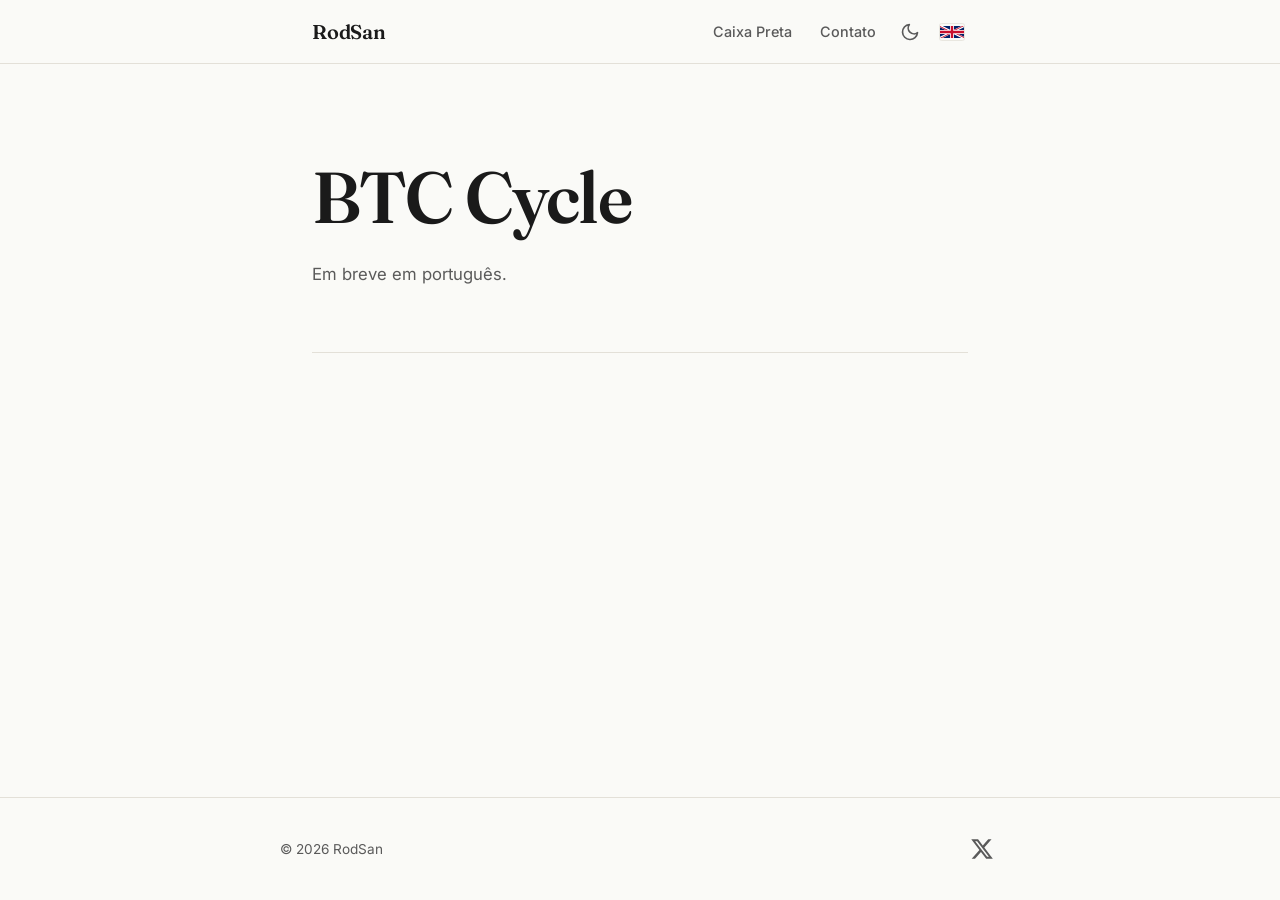
==== pt/index.html @ 56878a20 "feat: add PT placeholder page — resolves 404 on language switcher" ====
<!DOCTYPE html>
<html lang="pt-BR">
<head>
  <meta charset="UTF-8">
  <meta name="viewport" content="width=device-width, initial-scale=1.0">
  <title>BTC Cycle | Blackbox</title>
  <meta name="description" content="Sinais on-chain para holders de longo prazo — versão em português em breve.">

  <link rel="alternate" hreflang="pt-BR" href="https://0xrodsan.github.io/btc-cycle/pt/">
  <link rel="alternate" hreflang="en" href="https://0xrodsan.github.io/btc-cycle/">
  <link rel="alternate" hreflang="x-default" href="https://0xrodsan.github.io/btc-cycle/">
  <link rel="canonical" href="https://0xrodsan.github.io/btc-cycle/pt/">

  <link rel="preconnect" href="https://fonts.googleapis.com">
  <link rel="preconnect" href="https://fonts.gstatic.com" crossorigin>
  <link href="https://fonts.googleapis.com/css2?family=Fraunces:ital,wght@0,400;0,600;0,700;1,400&family=Inter:wght@400;500;600&display=swap" rel="stylesheet">

  <link rel="stylesheet" href="../style.css">

  <!-- Prevent flash of wrong theme -->
  <script>
    (function () {
      var stored = localStorage.getItem("theme");
      var prefersDark = window.matchMedia("(prefers-color-scheme: dark)").matches;
      document.documentElement.setAttribute("data-theme", stored || (prefersDark ? "dark" : "light"));
    })();
  </script>

  <script src="../config.js"></script>
</head>
<body>

  <!-- ============================================================
       Header
       ============================================================ -->
  <header class="site-header">
    <div class="header-inner">
      <a href="https://0xrodsan.github.io/" class="site-logo">RodSan</a>

      <nav class="site-nav" aria-label="Navegação principal">
        <ul class="nav-list">
          <li class="nav-item"><a href="https://0xrodsan.github.io/blackbox/" class="nav-link">Caixa Preta</a></li>
          <li class="nav-item"><a href="https://0xrodsan.github.io/contato.html" class="nav-link">Contato</a></li>
        </ul>
      </nav>

      <div class="header-actions">
        <button type="button" class="theme-toggle" aria-label="Alternar tema claro/escuro" title="Alternar tema">
          <svg class="icon-sun" xmlns="http://www.w3.org/2000/svg" width="20" height="20" viewBox="0 0 24 24" fill="none" stroke="currentColor" stroke-width="2" stroke-linecap="round" stroke-linejoin="round" aria-hidden="true">
            <circle cx="12" cy="12" r="4"></circle>
            <path d="M12 2v2M12 20v2M4.93 4.93l1.41 1.41M17.66 17.66l1.41 1.41M2 12h2M20 12h2M4.93 19.07l1.41-1.41M17.66 6.34l1.41-1.41"></path>
          </svg>
          <svg class="icon-moon" xmlns="http://www.w3.org/2000/svg" width="20" height="20" viewBox="0 0 24 24" fill="none" stroke="currentColor" stroke-width="2" stroke-linecap="round" stroke-linejoin="round" aria-hidden="true">
            <path d="M21 12.79A9 9 0 1 1 11.21 3 7 7 0 0 0 21 12.79z"></path>
          </svg>
        </button>

        <a href="https://0xrodsan.github.io/btc-cycle/" class="lang-flag" aria-label="English" title="English">
          <svg xmlns="http://www.w3.org/2000/svg" viewBox="0 0 60 30" width="24" height="16" aria-hidden="true">
            <clipPath id="a"><path d="M0 0v30h60V0z"/></clipPath>
            <clipPath id="b"><path d="M30 15h30v15zv15H0zH0V0zV0h30z"/></clipPath>
            <g clip-path="url(#a)">
              <path d="M0 0v30h60V0z" fill="#012169"/>
              <path d="M0 0l60 30m0-30L0 30" stroke="#fff" stroke-width="6"/>
              <path d="M0 0l60 30m0-30L0 30" clip-path="url(#b)" stroke="#C8102E" stroke-width="4"/>
              <path d="M30 0v30M0 15h60" stroke="#fff" stroke-width="10"/>
              <path d="M30 0v30M0 15h60" stroke="#C8102E" stroke-width="6"/>
            </g>
          </svg>
        </a>

        <button type="button" class="menu-toggle" aria-label="Abrir menu" aria-expanded="false" aria-controls="mobile-nav">
          <span></span>
          <span></span>
          <span></span>
        </button>
      </div>
    </div>

    <nav id="mobile-nav" class="mobile-nav" aria-label="Navegação móvel" hidden>
      <ul class="mobile-nav-list">
        <li class="mobile-nav-item"><a href="https://0xrodsan.github.io/blackbox/" class="mobile-nav-link">Caixa Preta</a></li>
        <li class="mobile-nav-item"><a href="https://0xrodsan.github.io/contato.html" class="mobile-nav-link">Contato</a></li>
      </ul>
    </nav>
  </header>

  <!-- ============================================================
       Main
       ============================================================ -->
  <main class="main-content">

    <!-- Hero -->
    <section class="hero reveal" aria-labelledby="hero-title">
      <h1 id="hero-title" class="hero-title">BTC Cycle</h1>
      <p class="hero-subtitle">Em breve em português.</p>
    </section>

    <!-- Placeholder -->
    <section class="metrics-section" aria-label="Aviso de idioma">
      <div class="metric-block reveal" style="text-align: center; padding: 3rem 0;">
        <p style="color: var(--color-text-muted); line-height: 1.8; margin-bottom: 1.5rem;">
          Esta ferramenta está disponível apenas em inglês no momento.<br>
          A versão em português está a caminho.
        </p>
        <a href="https://0xrodsan.github.io/btc-cycle/" style="font-size: 0.9rem; font-weight: 500; color: var(--color-text);">
          → Ver versão em inglês
        </a>
      </div>
    </section>

  </main>

  <!-- ============================================================
       Footer
       ============================================================ -->
  <footer class="site-footer">
    <div class="footer-inner">
      <p class="footer-copy">© <span class="footer-year">2025</span> RodSan</p>
      <ul class="footer-social">
        <li>
          <a href="https://x.com/0xRodSan" class="footer-social-link" target="_blank" rel="noopener noreferrer" aria-label="X (Twitter)">
            <svg xmlns="http://www.w3.org/2000/svg" viewBox="0 0 24 24" width="24" height="24" fill="currentColor" aria-hidden="true">
              <path d="M18.244 2.25h3.308l-7.227 8.26 8.502 11.24H16.17l-5.214-6.817L4.99 21.75H1.68l7.73-8.835L1.254 2.25H8.08l4.713 6.231zm-1.161 17.52h1.833L7.084 4.126H5.117z"/>
            </svg>
          </a>
        </li>
      </ul>
    </div>
  </footer>

  <script src="../main.js" defer></script>
</body>
</html>
---- style.css ----
/* ============================================================
   Theme tokens
   ============================================================ */
:root {
  --font-serif: "Fraunces", "Iowan Old Style", "Apple Garamond", Georgia, serif;
  --font-sans: "Inter", -apple-system, BlinkMacSystemFont, "Segoe UI", Roboto, sans-serif;

  --max-width: 720px;
  --header-height: 64px;

  --transition-fast: 180ms ease;
  --transition-medium: 320ms ease;

  --radius-sm: 6px;
  --radius-md: 12px;
  --radius-lg: 16px;

  /* Zone palette — same in both themes (semantic colors, not theme-aware) */
  --zone-green-bg:       rgba(34, 197, 94, 0.12);
  --zone-green-text:     #4ade80;
  --zone-green-border:   rgba(34, 197, 94, 0.25);

  --zone-soft-green-bg:  rgba(74, 222, 128, 0.08);
  --zone-soft-green-text: #86efac;
  --zone-soft-green-border: rgba(74, 222, 128, 0.18);

  --zone-neutral-bg:     rgba(156, 163, 175, 0.12);
  --zone-neutral-text:   #9ca3af;
  --zone-neutral-border: rgba(156, 163, 175, 0.22);

  --zone-amber-bg:       rgba(251, 191, 36, 0.10);
  --zone-amber-text:     #fbbf24;
  --zone-amber-border:   rgba(251, 191, 36, 0.22);

  --zone-red-bg:         rgba(239, 68, 68, 0.10);
  --zone-red-text:       #f87171;
  --zone-red-border:     rgba(239, 68, 68, 0.22);
}

[data-theme="light"] {
  --color-bg:          #fafaf7;
  --color-surface:     #f3f1ec;
  --color-text:        #1a1a1a;
  --color-text-muted:  #5a5a5a;
  --color-border:      #e3e0d8;
  --color-accent:      #1a1a1a;
  --color-link:        #1a1a1a;
  --color-link-hover:  #5a5a5a;
}

[data-theme="dark"] {
  --color-bg:          #131312;
  --color-surface:     #1c1c1a;
  --color-text:        #ececea;
  --color-text-muted:  #9a9a96;
  --color-border:      #2a2a27;
  --color-accent:      #ececea;
  --color-link:        #ececea;
  --color-link-hover:  #b8b8b3;
}

/* ============================================================
   Reset & base
   ============================================================ */
*,
*::before,
*::after {
  box-sizing: border-box;
  margin: 0;
  padding: 0;
}

html {
  scroll-behavior: smooth;
  -webkit-text-size-adjust: 100%;
}

body {
  font-family: var(--font-sans);
  font-size: 16px;
  line-height: 1.65;
  color: var(--color-text);
  background-color: var(--color-bg);
  -webkit-font-smoothing: antialiased;
  -moz-osx-font-smoothing: grayscale;
  transition: background-color var(--transition-medium), color var(--transition-medium);
  min-height: 100vh;
  display: flex;
  flex-direction: column;
}

a {
  color: var(--color-link);
  text-decoration: none;
  transition: color var(--transition-fast);
}

a:hover {
  color: var(--color-link-hover);
}

button {
  font: inherit;
  color: inherit;
  background: none;
  border: none;
  cursor: pointer;
}

ul {
  list-style: none;
}

img,
svg {
  display: block;
  max-width: 100%;
}

/* ============================================================
   Header
   ============================================================ */
.site-header {
  position: fixed;
  top: 0;
  left: 0;
  right: 0;
  z-index: 100;
  height: var(--header-height);
  background-color: color-mix(in srgb, var(--color-bg) 88%, transparent);
  backdrop-filter: saturate(180%) blur(12px);
  -webkit-backdrop-filter: saturate(180%) blur(12px);
  border-bottom: 1px solid var(--color-border);
  transition: background-color var(--transition-medium), border-color var(--transition-medium);
}

.header-inner {
  height: 100%;
  max-width: var(--max-width);
  margin: 0 auto;
  padding: 0 1.25rem;
  display: flex;
  align-items: center;
  justify-content: space-between;
  gap: 1rem;
}

.site-logo {
  font-family: var(--font-serif);
  font-size: 1.25rem;
  font-weight: 600;
  letter-spacing: -0.01em;
  color: var(--color-text);
}

.site-logo:hover {
  color: var(--color-text-muted);
}

.site-nav {
  display: none;
  margin-left: auto;
}

.nav-list {
  display: flex;
  gap: 1.75rem;
}

.nav-link {
  font-size: 0.9rem;
  font-weight: 500;
  color: var(--color-text-muted);
  position: relative;
}

.nav-link::after {
  content: "";
  position: absolute;
  left: 0;
  right: 0;
  bottom: -4px;
  height: 1px;
  background-color: currentColor;
  transform: scaleX(0);
  transform-origin: left;
  transition: transform var(--transition-fast);
}

.nav-link:hover {
  color: var(--color-text);
}

.nav-link:hover::after {
  transform: scaleX(1);
}

.header-actions {
  display: flex;
  align-items: center;
  gap: 0.5rem;
}

.lang-link {
  font-size: 0.8rem;
  font-weight: 500;
  letter-spacing: 0.06em;
  text-transform: uppercase;
  color: var(--color-text-muted);
  padding: 0.25rem 0.5rem;
  border-radius: var(--radius-sm);
  transition: color var(--transition-fast), background-color var(--transition-fast);
}

.lang-link:hover {
  color: var(--color-text);
  background-color: var(--color-surface);
}

.lang-link[aria-disabled="true"] {
  opacity: 0.4;
  cursor: not-allowed;
  pointer-events: none;
}

.lang-flag {
  display: inline-flex;
  align-items: center;
  justify-content: center;
  padding: 0.25rem;
  border-radius: var(--radius-sm);
  transition: background-color var(--transition-fast);
}

.lang-flag:hover {
  background-color: var(--color-surface);
}

.lang-flag svg {
  display: block;
  width: 24px;
  height: 16px;
  border-radius: 2px;
  box-shadow: 0 0 0 1px color-mix(in srgb, var(--color-border) 70%, transparent);
}

.theme-toggle {
  display: flex;
  align-items: center;
  justify-content: center;
  width: 36px;
  height: 36px;
  border-radius: var(--radius-sm);
  color: var(--color-text-muted);
  transition: color var(--transition-fast), background-color var(--transition-fast);
}

.theme-toggle:hover {
  color: var(--color-text);
  background-color: var(--color-surface);
}

.icon-sun,
.icon-moon {
  display: none;
}

[data-theme="light"] .icon-moon {
  display: block;
}

[data-theme="dark"] .icon-sun {
  display: block;
}

.menu-toggle {
  display: flex;
  flex-direction: column;
  justify-content: center;
  gap: 4px;
  width: 36px;
  height: 36px;
  padding: 8px;
  border-radius: var(--radius-sm);
  transition: background-color var(--transition-fast);
}

.menu-toggle:hover {
  background-color: var(--color-surface);
}

.menu-toggle span {
  display: block;
  height: 1.5px;
  width: 100%;
  background-color: var(--color-text);
  border-radius: 1px;
  transition: transform var(--transition-fast), opacity var(--transition-fast);
}

.menu-toggle[aria-expanded="true"] span:nth-child(1) {
  transform: translateY(5.5px) rotate(45deg);
}

.menu-toggle[aria-expanded="true"] span:nth-child(2) {
  opacity: 0;
}

.menu-toggle[aria-expanded="true"] span:nth-child(3) {
  transform: translateY(-5.5px) rotate(-45deg);
}

/* Mobile nav */
.mobile-nav {
  border-top: 1px solid var(--color-border);
  background-color: var(--color-bg);
  padding: 1rem 1.25rem 1.5rem;
}

.mobile-nav[hidden] {
  display: none;
}

.mobile-nav-list {
  display: flex;
  flex-direction: column;
  gap: 0.75rem;
}

.mobile-nav-link {
  display: block;
  padding: 0.5rem 0;
  font-size: 1rem;
  color: var(--color-text);
  border-bottom: 1px solid var(--color-border);
}

/* ============================================================
   Main content
   ============================================================ */
.main-content {
  flex: 1;
  max-width: var(--max-width);
  width: 100%;
  margin: 0 auto;
  padding: calc(var(--header-height) + 3rem) 1.25rem 4rem;
}

/* Section reveal animation */
.reveal {
  opacity: 0;
  transform: translateY(24px);
  transition: opacity 700ms ease, transform 700ms ease;
}

.reveal.is-visible {
  opacity: 1;
  transform: translateY(0);
}

@media (prefers-reduced-motion: reduce) {
  .reveal {
    opacity: 1;
    transform: none;
    transition: none;
  }
}

/* ============================================================
   Hero
   ============================================================ */
.hero {
  padding: 3rem 0 4rem;
  border-bottom: 1px solid var(--color-border);
}

.hero-title {
  font-family: var(--font-serif);
  font-size: clamp(2.75rem, 8vw, 4.5rem);
  font-weight: 600;
  letter-spacing: -0.025em;
  line-height: 1.05;
  margin-bottom: 1.5rem;
}

.hero-subtitle {
  font-size: 1.05rem;
  line-height: 1.7;
  color: var(--color-text-muted);
  max-width: 36rem;
}

/* ============================================================
   Metrics section
   ============================================================ */
.metrics-section {
  padding: 3rem 0;
}

.metric-block {
  padding: 2rem 0;
  border-bottom: 1px solid var(--color-border);
}

.metric-block:last-of-type {
  border-bottom: none;
}

.metric-label {
  font-size: 0.8rem;
  font-weight: 600;
  letter-spacing: 0.1em;
  text-transform: uppercase;
  color: var(--color-text-muted);
  margin-bottom: 1rem;
}

.metric-value-row {
  display: flex;
  align-items: baseline;
  gap: 0.75rem;
  flex-wrap: wrap;
  margin-bottom: 0.75rem;
}

.metric-value {
  font-family: var(--font-serif);
  font-size: clamp(2rem, 6vw, 2.75rem);
  font-weight: 600;
  letter-spacing: -0.02em;
  line-height: 1;
  color: var(--color-text);
}

.metric-spot-label {
  font-size: 0.85rem;
  color: var(--color-text-muted);
}

.metric-premium {
  font-size: 1.1rem;
  font-weight: 600;
  margin-bottom: 0.75rem;
  letter-spacing: -0.01em;
}

/* Premium color matches zone */
.color-green       { color: var(--zone-green-text); }
.color-soft-green  { color: var(--zone-soft-green-text); }
.color-neutral     { color: var(--zone-neutral-text); }
.color-amber       { color: var(--zone-amber-text); }
.color-red         { color: var(--zone-red-text); }

.metric-zone-row {
  display: flex;
  align-items: center;
  gap: 0.75rem;
  margin-bottom: 1rem;
  flex-wrap: wrap;
}

/* ============================================================
   Zone badges
   ============================================================ */
.zone-badge {
  display: inline-block;
  font-size: 0.72rem;
  font-weight: 600;
  letter-spacing: 0.07em;
  text-transform: uppercase;
  padding: 0.25rem 0.65rem;
  border-radius: 999px;
  border: 1px solid transparent;
  white-space: nowrap;
}

.zone-badge--green {
  background-color: var(--zone-green-bg);
  color: var(--zone-green-text);
  border-color: var(--zone-green-border);
}

.zone-badge--soft-green {
  background-color: var(--zone-soft-green-bg);
  color: var(--zone-soft-green-text);
  border-color: var(--zone-soft-green-border);
}

.zone-badge--neutral {
  background-color: var(--zone-neutral-bg);
  color: var(--zone-neutral-text);
  border-color: var(--zone-neutral-border);
}

.zone-badge--amber {
  background-color: var(--zone-amber-bg);
  color: var(--zone-amber-text);
  border-color: var(--zone-amber-border);
}

.zone-badge--red {
  background-color: var(--zone-red-bg);
  color: var(--zone-red-text);
  border-color: var(--zone-red-border);
}

/* ============================================================
   Interpretation copy
   ============================================================ */
.metric-interpretation {
  font-size: 0.95rem;
  color: var(--color-text-muted);
  line-height: 1.7;
  max-width: 52ch;
}

/* ============================================================
   Data freshness line
   ============================================================ */
.data-freshness {
  padding: 2rem 0 0;
  font-size: 0.8rem;
  color: var(--color-text-muted);
  border-top: 1px solid var(--color-border);
}

/* ============================================================
   Error state
   ============================================================ */
.data-error {
  font-size: 0.9rem;
  color: var(--color-text-muted);
  padding: 2rem 0;
}

/* ============================================================
   Footer
   ============================================================ */
.site-footer {
  border-top: 1px solid var(--color-border);
  padding: 2rem 1.25rem;
  margin-top: 2rem;
  transition: border-color var(--transition-medium);
}

.footer-inner {
  max-width: var(--max-width);
  margin: 0 auto;
  display: flex;
  align-items: center;
  justify-content: space-between;
  gap: 1rem;
}

.footer-copy {
  font-size: 0.85rem;
  color: var(--color-text-muted);
}

.footer-social {
  display: flex;
  gap: 1rem;
}

.footer-social-link {
  display: inline-flex;
  align-items: center;
  justify-content: center;
  color: var(--color-text-muted);
  padding: 0.4rem;
  transition: color var(--transition-fast), opacity var(--transition-fast), transform var(--transition-fast);
}

.footer-social-link:hover {
  color: var(--color-text);
  opacity: 0.75;
  transform: translateY(-2px);
}

.footer-social-link svg {
  width: 24px;
  height: 24px;
  flex-shrink: 0;
  pointer-events: none;
}

/* ============================================================
   Responsive — tablet & up
   ============================================================ */
@media (min-width: 720px) {
  .header-inner {
    padding: 0 2rem;
  }

  .site-nav {
    display: block;
  }

  .menu-toggle {
    display: none;
  }

  .mobile-nav {
    display: none !important;
  }

  .main-content {
    padding-left: 2rem;
    padding-right: 2rem;
  }

  .site-footer {
    padding-left: 2rem;
    padding-right: 2rem;
  }

  .metric-value-row {
    gap: 1rem;
  }
}
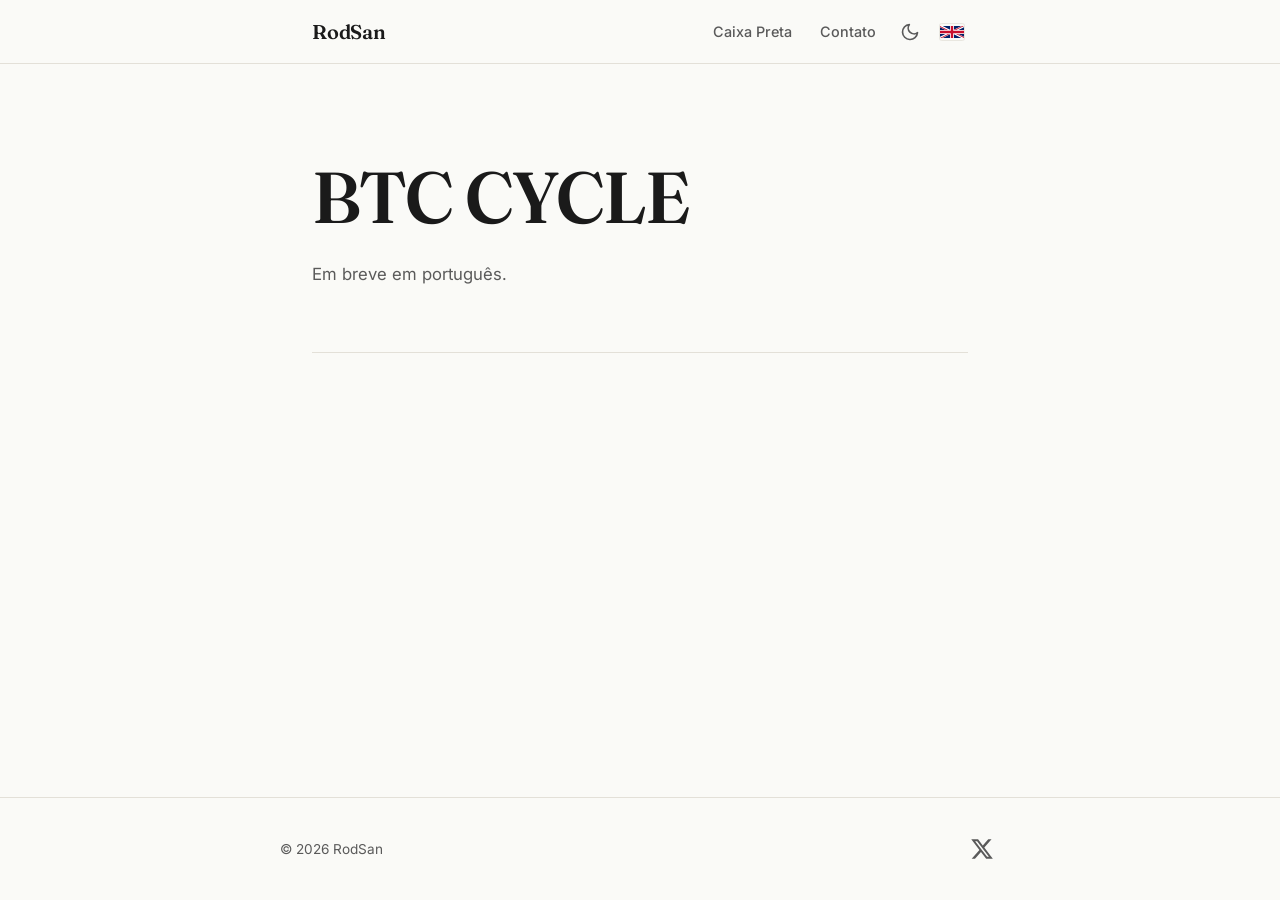
==== commit 7e19a6a4: "fix: rename BTC Cycle to BTC CYCLE across all user-facing content" ====
--- a/pt/index.html
+++ b/pt/index.html
@@ -3,7 +3,7 @@
 <head>
   <meta charset="UTF-8">
   <meta name="viewport" content="width=device-width, initial-scale=1.0">
-  <title>BTC Cycle | Blackbox</title>
+  <title>BTC CYCLE | Blackbox</title>
   <meta name="description" content="Sinais on-chain para holders de longo prazo — versão em português em breve.">
 
   <link rel="alternate" hreflang="pt-BR" href="https://0xrodsan.github.io/btc-cycle/pt/">
@@ -92,7 +92,7 @@
 
     <!-- Hero -->
     <section class="hero reveal" aria-labelledby="hero-title">
-      <h1 id="hero-title" class="hero-title">BTC Cycle</h1>
+      <h1 id="hero-title" class="hero-title">BTC CYCLE</h1>
       <p class="hero-subtitle">Em breve em português.</p>
     </section>
 
--- a/style.css
+++ b/style.css
@@ -585,6 +585,105 @@
 }
 
 /* ============================================================
+   Tooltip triggers — dotted underline signals "more info"
+   ============================================================ */
+.tooltip-trigger {
+  border-bottom: 1px dotted currentColor;
+  cursor: help;
+  text-underline-offset: 3px;
+}
+
+/* ============================================================
+   Metric title links
+   ============================================================ */
+.metric-title-link {
+  color: inherit;
+  text-decoration: none;
+  border-bottom: 1px dotted currentColor;
+}
+
+.metric-title-link:hover {
+  opacity: 0.75;
+}
+
+/* ============================================================
+   Tooltip box
+   ============================================================ */
+.tooltip-box {
+  position: absolute;
+  z-index: 200;
+  background: #1a1a1a;
+  border: 1px solid #2e2e2e;
+  border-radius: 8px;
+  padding: 14px 16px;
+  max-width: 300px;
+  font-size: 0.82rem;
+  line-height: 1.55;
+  color: #c8c8c8;
+  pointer-events: none;
+  opacity: 0;
+  transition: opacity 0.15s ease;
+}
+
+.tooltip-box.visible {
+  opacity: 1;
+}
+
+.tooltip-box p {
+  margin: 0;
+}
+
+.tooltip-zone-row {
+  display: flex;
+  align-items: flex-start;
+  gap: 10px;
+  margin-bottom: 10px;
+}
+
+.tooltip-zone-row:last-child {
+  margin-bottom: 0;
+}
+
+.tooltip-zone-row div {
+  flex: 1;
+  min-width: 0;
+}
+
+.tooltip-zone-row strong {
+  display: block;
+  font-size: 0.8rem;
+  font-weight: 600;
+  color: #ececea;
+  margin-bottom: 2px;
+}
+
+.tooltip-zone-row p {
+  margin: 0;
+  font-size: 0.78rem;
+  color: #8a8a86;
+  line-height: 1.5;
+}
+
+.tooltip-zone-dot {
+  width: 8px;
+  height: 8px;
+  border-radius: 50%;
+  flex-shrink: 0;
+  margin-top: 4px;
+}
+
+/* ============================================================
+   Zone dot colors — solid fills for tooltip glossary dots.
+   Named with zone-dot- prefix to avoid collision with
+   zone-badge-- classes which use CSS variable-based colours.
+   ============================================================ */
+.zone-dot-green      { background-color: #4ade80; }
+.zone-dot-soft-green { background-color: #86efac; }
+.zone-dot-neutral    { background-color: #9ca3af; }
+.zone-dot-amber      { background-color: #fbbf24; }
+.zone-dot-red        { background-color: #f87171; }
+
+/* ============================================================
    Responsive — tablet & up
    ============================================================ */
 @media (min-width: 720px) {
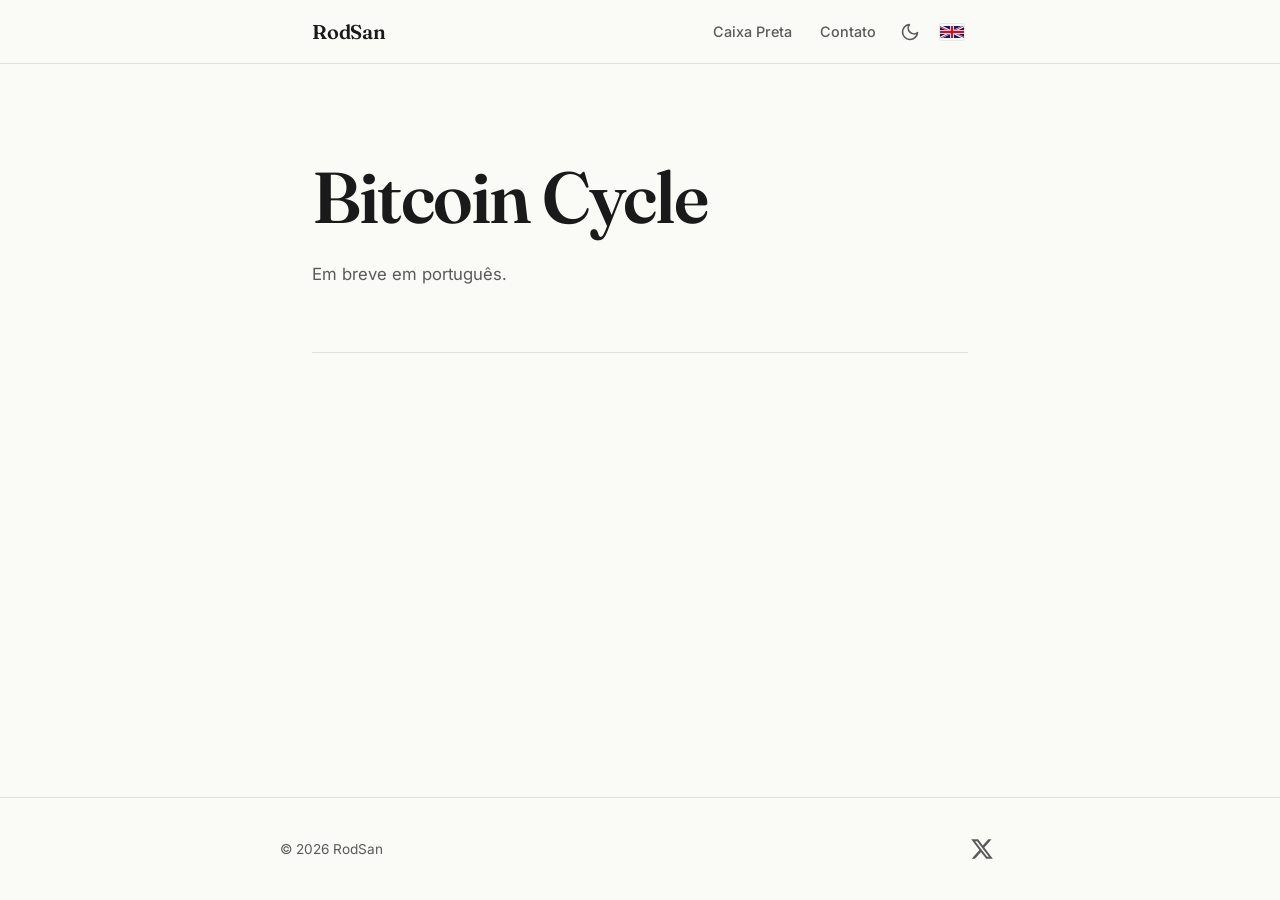
==== commit 1bea8c45: "fix: rename BTC CYCLE to Bitcoin Cycle across all user-facing content" ====
--- a/pt/index.html
+++ b/pt/index.html
@@ -3,7 +3,7 @@
 <head>
   <meta charset="UTF-8">
   <meta name="viewport" content="width=device-width, initial-scale=1.0">
-  <title>BTC CYCLE | Blackbox</title>
+  <title>Bitcoin Cycle | Blackbox</title>
   <meta name="description" content="Sinais on-chain para holders de longo prazo — versão em português em breve.">
 
   <link rel="alternate" hreflang="pt-BR" href="https://0xrodsan.github.io/btc-cycle/pt/">
@@ -92,7 +92,7 @@
 
     <!-- Hero -->
     <section class="hero reveal" aria-labelledby="hero-title">
-      <h1 id="hero-title" class="hero-title">BTC CYCLE</h1>
+      <h1 id="hero-title" class="hero-title">Bitcoin Cycle</h1>
       <p class="hero-subtitle">Em breve em português.</p>
     </section>
 
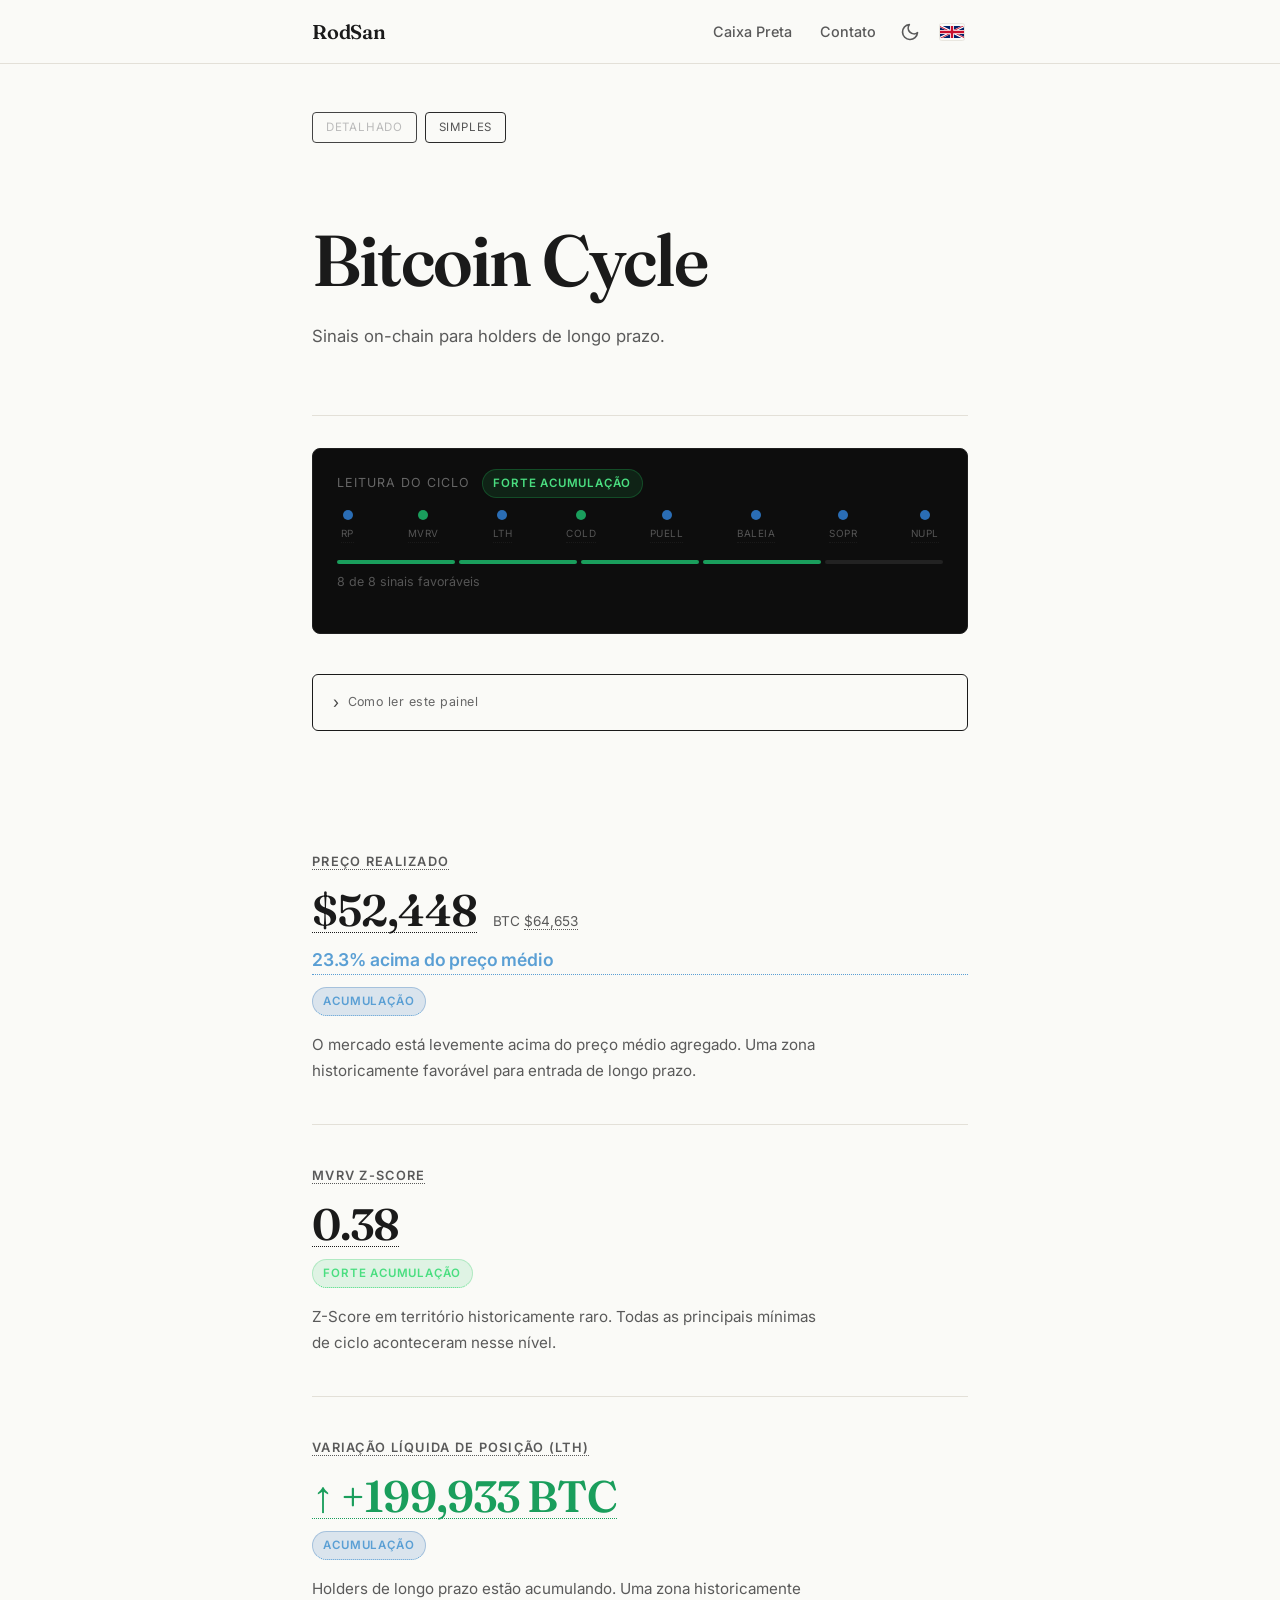
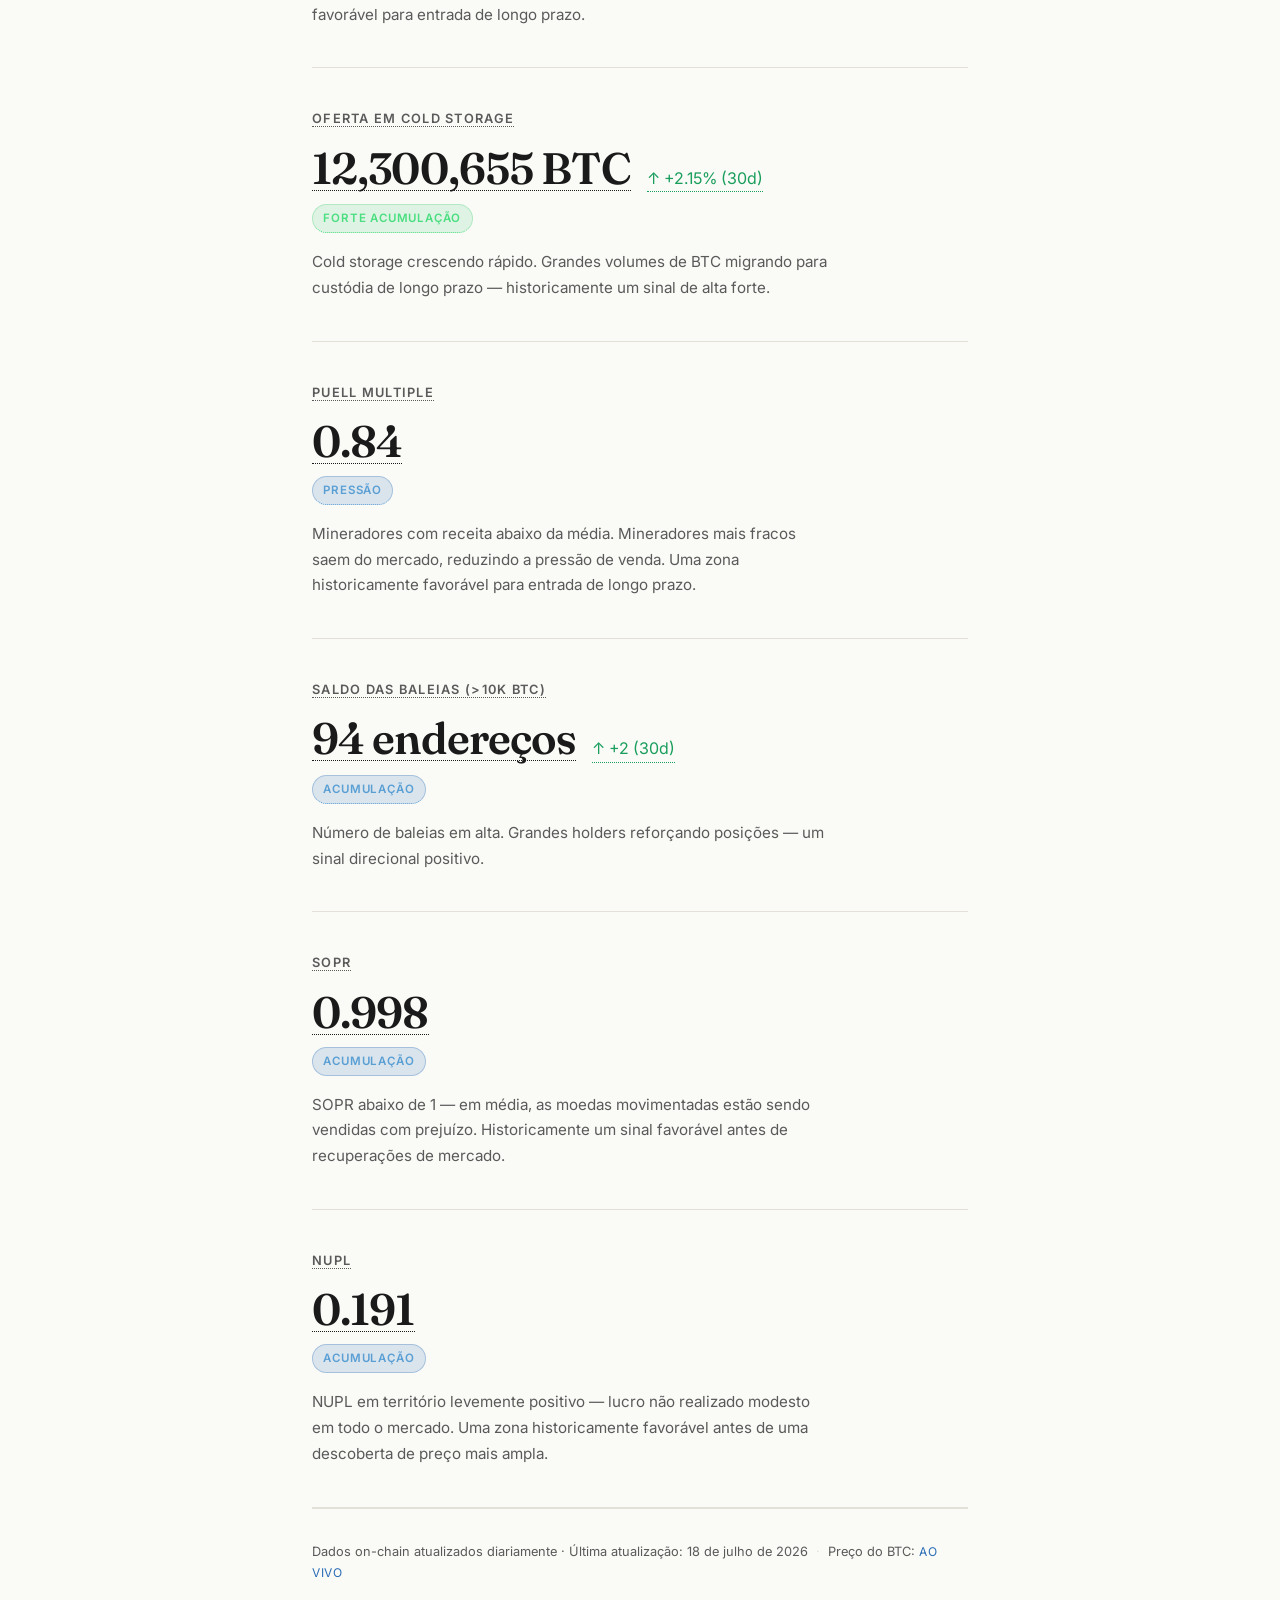
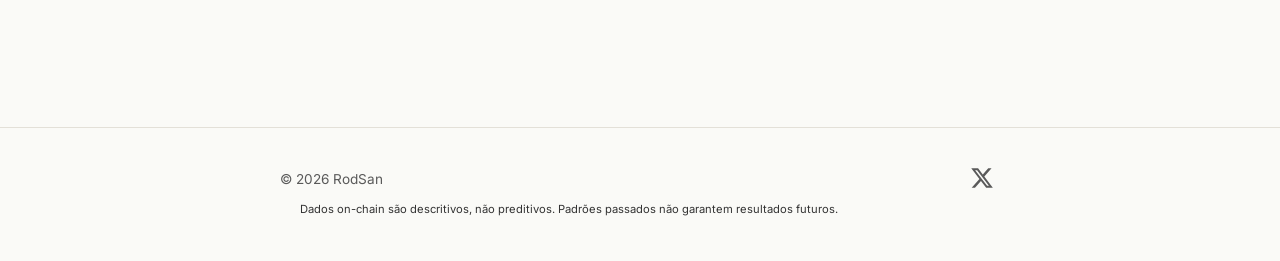
==== commit 2cccb2b9: "feat: full PT-BR translation via shared i18n dictionary - New i18n.js with en/pt dictionaries, seman" ====
--- a/pt/index.html
+++ b/pt/index.html
@@ -4,7 +4,7 @@
   <meta charset="UTF-8">
   <meta name="viewport" content="width=device-width, initial-scale=1.0">
   <title>Bitcoin Cycle | Blackbox</title>
-  <meta name="description" content="Sinais on-chain para holders de longo prazo — versão em português em breve.">
+  <meta name="description" content="Sinais on-chain para holders de longo prazo de Bitcoin — preço realizado, MVRV Z-Score e análise de zona de ciclo.">
 
   <link rel="alternate" hreflang="pt-BR" href="https://0xrodsan.github.io/btc-cycle/pt/">
   <link rel="alternate" hreflang="en" href="https://0xrodsan.github.io/btc-cycle/">
@@ -90,23 +90,288 @@
        ============================================================ -->
   <main class="main-content">
 
+    <div class="view-toggle" role="group" aria-label="Modo de exibição">
+      <button class="view-toggle-btn view-toggle-btn--active" id="btn-detailed" type="button">Detalhado</button>
+      <button class="view-toggle-btn" id="btn-simple" type="button">Simples</button>
+    </div>
+
     <!-- Hero -->
     <section class="hero reveal" aria-labelledby="hero-title">
       <h1 id="hero-title" class="hero-title">Bitcoin Cycle</h1>
-      <p class="hero-subtitle">Em breve em português.</p>
+      <p class="hero-subtitle">Sinais on-chain para holders de longo prazo.</p>
     </section>
 
-    <!-- Placeholder -->
-    <section class="metrics-section" aria-label="Aviso de idioma">
-      <div class="metric-block reveal" style="text-align: center; padding: 3rem 0;">
-        <p style="color: var(--color-text-muted); line-height: 1.8; margin-bottom: 1.5rem;">
-          Esta ferramenta está disponível apenas em inglês no momento.<br>
-          A versão em português está a caminho.
-        </p>
-        <a href="https://0xrodsan.github.io/btc-cycle/" style="font-size: 0.9rem; font-weight: 500; color: var(--color-text);">
-          → Ver versão em inglês
-        </a>
-      </div>
+    <!-- Cycle Score -->
+    <section class="cycle-score-section" id="cycle-score-container" aria-label="Leitura agregada do ciclo">
+      <div class="cycle-score-header">
+        <span class="cycle-score-label">Leitura do Ciclo</span>
+        <span class="zone-badge zone-badge--neutral" id="cycle-score-badge">—</span>
+      </div>
+
+      <div class="cycle-score-icons" id="cycle-score-icons" aria-label="Sinais individuais de cada métrica">
+        <div class="score-icon" data-metric="realized" tabindex="0">
+          <span class="score-icon-dot score-icon-dot--empty"></span>
+          <span class="score-icon-label">RP</span>
+        </div>
+        <div class="score-icon" data-metric="mvrv" tabindex="0">
+          <span class="score-icon-dot score-icon-dot--empty"></span>
+          <span class="score-icon-label">MVRV</span>
+        </div>
+        <div class="score-icon" data-metric="lth" tabindex="0">
+          <span class="score-icon-dot score-icon-dot--empty"></span>
+          <span class="score-icon-label">LTH</span>
+        </div>
+        <div class="score-icon" data-metric="cold-storage" tabindex="0">
+          <span class="score-icon-dot score-icon-dot--empty"></span>
+          <span class="score-icon-label">Cold</span>
+        </div>
+        <div class="score-icon" data-metric="puell" tabindex="0">
+          <span class="score-icon-dot score-icon-dot--empty"></span>
+          <span class="score-icon-label">Puell</span>
+        </div>
+        <div class="score-icon" data-metric="whale" tabindex="0">
+          <span class="score-icon-dot score-icon-dot--empty"></span>
+          <span class="score-icon-label">Baleia</span>
+        </div>
+        <div class="score-icon" data-metric="sopr" tabindex="0">
+          <span class="score-icon-dot score-icon-dot--empty"></span>
+          <span class="score-icon-label">SOPR</span>
+        </div>
+        <div class="score-icon" data-metric="nupl" tabindex="0">
+          <span class="score-icon-dot score-icon-dot--empty"></span>
+          <span class="score-icon-label">NUPL</span>
+        </div>
+      </div>
+
+      <div class="cycle-score-bar" id="cycle-score-bar">
+        <span class="score-segment score-segment--empty"></span>
+        <span class="score-segment score-segment--empty"></span>
+        <span class="score-segment score-segment--empty"></span>
+        <span class="score-segment score-segment--empty"></span>
+        <span class="score-segment score-segment--empty"></span>
+      </div>
+      <p class="cycle-score-count" id="cycle-score-count">— de 8 sinais favoráveis</p>
+
+    </section>
+
+    <!-- How to read this -->
+    <details class="how-to-read" id="how-to-read">
+      <summary class="how-to-read-summary">Como ler este painel</summary>
+      <div class="how-to-read-content">
+        <p><strong>O que esta ferramenta mostra</strong><br>
+        Oito métricas on-chain que descrevem em que ponto do ciclo de mercado de longo prazo o Bitcoin se encontra.
+        Dados on-chain leem a blockchain do Bitcoin diretamente — refletem o que os holders estão
+        realmente fazendo com suas moedas, não o que dizem que vão fazer.</p>
+
+        <p><strong>Como ler as zonas</strong><br>
+        Cada métrica tem um badge de zona colorido. A cor indica o sinal rapidamente:</p>
+        <ul>
+          <li><span class="how-to-zone how-to-zone--green">●</span> <strong>Verde</strong> — território historicamente forte de acumulação</li>
+          <li><span class="how-to-zone how-to-zone--blue">●</span> <strong>Azul</strong> — zona favorável para entrada de longo prazo</li>
+          <li><span class="how-to-zone how-to-zone--neutral">●</span> <strong>Cinza</strong> — neutro, sem sinal extremo</li>
+          <li><span class="how-to-zone how-to-zone--amber">●</span> <strong>Âmbar</strong> — atenção, mercado esquentando</li>
+          <li><span class="how-to-zone how-to-zone--red">●</span> <strong>Vermelho</strong> — historicamente uma zona de distribuição / topo de ciclo</li>
+        </ul>
+
+        <p><strong>As oito métricas</strong><br>
+        <strong>Preço Realizado</strong> — o preço médio que todos os holders de Bitcoin pagaram por suas moedas.
+        Quando o preço de mercado cai abaixo disso, a maioria dos holders está com prejuízo — historicamente um sinal raro e significativo.<br><br>
+        <strong>MVRV Z-Score</strong> — mede, em termos estatísticos, o quanto o mercado está acima ou abaixo do preço médio.
+        Perto de zero = historicamente subvalorizado. Acima de 6 = historicamente sobrevalorizado.<br><br>
+        <strong>Variação Líquida de Posição (LTH)</strong> — quanto Bitcoin entrou em carteiras de Long-Term Holder
+        (moedas paradas há 155+ dias) nos últimos 30 dias. Positivo = capital paciente acumulando.<br><br>
+        <strong>Oferta em Cold Storage</strong> — Bitcoin em posse de entidades com pouco ou nenhum histórico de movimentação.
+        Em alta = mais BTC saindo da circulação ativa. Um sinal altista para a escassez de oferta.<br><br>
+        <strong>Puell Multiple</strong> — compara a receita dos mineradores hoje com a média anual.
+        Abaixo de 1,0 = mineradores sob pressão, historicamente favorável. Acima de 3,0 = mineradores em euforia, historicamente um sinal de topo.<br><br>
+        <strong>Saldo das Baleias</strong> — número de endereços com mais de 10.000 BTC.
+        Número em alta = os maiores holders acumulando. Em queda = distribuindo.<br><br>
+        <strong>SOPR</strong> — Spent Output Profit Ratio. Mede se as moedas movimentadas hoje estão no lucro ou no prejuízo.
+        Abaixo de 1,0 = moedas sendo movimentadas com prejuízo (capitulação). Acima de 1,0 = moedas sendo movimentadas com lucro (distribuição).<br><br>
+        <strong>NUPL</strong> — Net Unrealized Profit/Loss como fração do market cap.
+        Negativo = maioria dos holders no prejuízo (historicamente um forte sinal de acumulação). Acima de 0,75 = euforia próxima do pico.</p>
+
+        <p><strong>Leitura do Ciclo</strong><br>
+        A barra no topo combina os oito sinais em uma leitura agregada.
+        É uma ferramenta descritiva — mostra onde o mercado historicamente esteve,
+        não para onde está indo. Padrões passados não garantem resultados futuros.</p>
+
+        <p><strong>Passe o mouse sobre qualquer métrica</strong> para uma explicação detalhada. Clique no título da métrica para
+        abrir o gráfico de referência.</p>
+      </div>
+    </details>
+
+    <!-- Metrics -->
+    <section class="metrics-section" aria-label="Métricas on-chain">
+
+      <!-- Error state — hidden until JS triggers it -->
+      <p id="data-error" class="data-error" role="alert" hidden></p>
+
+      <!-- Block 1 — Realized Price -->
+      <div class="metric-block reveal" aria-labelledby="rp-label">
+        <p class="metric-label" id="rp-label">
+          <a class="metric-title-link" href="https://www.bitcoinmagazinepro.com/charts/realized-price/" target="_blank" rel="noopener">Preço Realizado</a>
+        </p>
+
+        <div class="metric-value-row">
+          <span class="metric-value" id="rp-value" aria-label="Preço Realizado" tabindex="0">—</span>
+          <span class="metric-spot-label">
+            BTC <span id="btc-price-display" tabindex="0">—</span>
+          </span>
+        </div>
+
+        <p class="metric-premium" id="rp-premium" aria-label="Prêmio ou desconto em relação ao Preço Realizado" tabindex="0">—</p>
+
+        <div class="metric-zone-row">
+          <span class="zone-badge zone-badge--neutral" id="rp-zone-badge" tabindex="0">—</span>
+        </div>
+
+        <p class="metric-interpretation" id="rp-interpretation"></p>
+      </div>
+
+      <!-- Block 2 — MVRV Z-Score -->
+      <div class="metric-block reveal" aria-labelledby="mvrv-label">
+        <p class="metric-label" id="mvrv-label">
+          <a class="metric-title-link" href="https://www.bitcoinmagazinepro.com/charts/mvrv-zscore/" target="_blank" rel="noopener">MVRV Z-Score</a>
+        </p>
+
+        <div class="metric-value-row">
+          <span class="metric-value" id="mvrv-value" aria-label="MVRV Z-Score" tabindex="0">—</span>
+        </div>
+
+        <div class="metric-zone-row">
+          <span class="zone-badge zone-badge--neutral" id="mvrv-zone-badge" tabindex="0">—</span>
+        </div>
+
+        <p class="metric-interpretation" id="mvrv-interpretation"></p>
+      </div>
+
+      <!-- Block 3 — LTH Net Position Change -->
+      <div class="metric-block reveal" aria-labelledby="lth-label">
+        <p class="metric-label" id="lth-label">
+          <a class="metric-title-link" href="https://chartinspect.com/charts/lth-net-position" target="_blank" rel="noopener">Variação Líquida de Posição (LTH)</a>
+        </p>
+
+        <div class="metric-value-row">
+          <span class="metric-value" id="lth-value" aria-label="Variação Líquida de Posição LTH em 30 dias" tabindex="0">—</span>
+        </div>
+
+        <div class="metric-zone-row">
+          <span class="zone-badge zone-badge--neutral" id="lth-zone-badge" tabindex="0">—</span>
+        </div>
+
+        <p class="metric-interpretation" id="lth-interpretation"></p>
+      </div>
+
+      <!-- Block 4 — Supply in Cold Storage -->
+      <div class="metric-block reveal" id="cold-storage-block" aria-labelledby="cold-storage-label">
+        <p class="metric-label" id="cold-storage-label">
+          <a class="metric-title-link"
+             href="https://www.bitcoinmagazinepro.com/charts/long-term-holder-supply/"
+             target="_blank" rel="noopener">Oferta em Cold Storage</a>
+        </p>
+
+        <div class="metric-value-row">
+          <span class="metric-value" id="cold-storage-value"
+                aria-label="Oferta em Cold Storage" tabindex="0">—</span>
+          <span class="metric-secondary" id="cold-storage-change" tabindex="0">—</span>
+        </div>
+
+        <div class="metric-zone-row">
+          <span class="zone-badge zone-badge--neutral" id="cold-storage-zone-badge" tabindex="0">—</span>
+        </div>
+
+        <p class="metric-interpretation" id="cold-storage-interpretation"></p>
+      </div>
+
+      <!-- Block 5 — Puell Multiple -->
+      <div class="metric-block reveal" id="puell-block" aria-labelledby="puell-label">
+        <p class="metric-label" id="puell-label">
+          <a class="metric-title-link"
+             href="https://www.bitcoinmagazinepro.com/charts/puell-multiple/"
+             target="_blank" rel="noopener">Puell Multiple</a>
+        </p>
+
+        <div class="metric-value-row">
+          <span class="metric-value" id="puell-value"
+                aria-label="Puell Multiple" tabindex="0">—</span>
+        </div>
+
+        <div class="metric-zone-row">
+          <span class="zone-badge zone-badge--neutral" id="puell-zone-badge" tabindex="0">—</span>
+        </div>
+
+        <p class="metric-interpretation" id="puell-interpretation"></p>
+      </div>
+
+      <!-- Block 6 — Whale Balance -->
+      <div class="metric-block reveal" id="whale-block" aria-labelledby="whale-label">
+        <p class="metric-label" id="whale-label">
+          <a class="metric-title-link"
+             href="https://charts.bgeometrics.com/distribution_coin_humpback_dark.html"
+             target="_blank" rel="noopener">Saldo das Baleias (&gt;10k BTC)</a>
+        </p>
+
+        <div class="metric-value-row">
+          <span class="metric-value" id="whale-value"
+                aria-label="Saldo das Baleias" tabindex="0">—</span>
+          <span class="metric-secondary" id="whale-change" tabindex="0">—</span>
+        </div>
+
+        <div class="metric-zone-row">
+          <span class="zone-badge zone-badge--neutral" id="whale-zone-badge" tabindex="0">—</span>
+        </div>
+
+        <p class="metric-interpretation" id="whale-interpretation"></p>
+      </div>
+
+      <!-- Block 7 — SOPR -->
+      <div class="metric-block reveal" id="sopr-block" aria-labelledby="sopr-label">
+        <p class="metric-label" id="sopr-label">
+          <a class="metric-title-link"
+             href="https://www.bitcoinmagazinepro.com/charts/sopr/"
+             target="_blank" rel="noopener">SOPR</a>
+        </p>
+
+        <div class="metric-value-row">
+          <span class="metric-value" id="sopr-value"
+                aria-label="SOPR" tabindex="0">—</span>
+        </div>
+
+        <div class="metric-zone-row">
+          <span class="zone-badge zone-badge--neutral" id="sopr-zone-badge" tabindex="0">—</span>
+        </div>
+
+        <p class="metric-interpretation" id="sopr-interpretation"></p>
+      </div>
+
+      <!-- Block 8 — NUPL -->
+      <div class="metric-block reveal" id="nupl-block" aria-labelledby="nupl-label">
+        <p class="metric-label" id="nupl-label">
+          <a class="metric-title-link"
+             href="https://www.bitcoinmagazinepro.com/charts/nupl/"
+             target="_blank" rel="noopener">NUPL</a>
+        </p>
+
+        <div class="metric-value-row">
+          <span class="metric-value" id="nupl-value"
+                aria-label="NUPL" tabindex="0">—</span>
+        </div>
+
+        <div class="metric-zone-row">
+          <span class="zone-badge zone-badge--neutral" id="nupl-zone-badge" tabindex="0">—</span>
+        </div>
+
+        <p class="metric-interpretation" id="nupl-interpretation"></p>
+      </div>
+
+      <!-- Data freshness -->
+      <div class="data-freshness" aria-label="Atualização dos dados">
+        <span id="freshness-onchain">Dados on-chain atualizados diariamente · Última atualização: <span id="last-update">—</span></span>
+        <span class="freshness-separator">&nbsp;·&nbsp;</span>
+        <span id="freshness-price">Preço do BTC: <span class="freshness-live">ao vivo</span></span>
+      </div>
+
     </section>
 
   </main>
@@ -127,8 +392,12 @@
         </li>
       </ul>
     </div>
+    <p class="footer-disclaimer">Dados on-chain são descritivos, não preditivos. Padrões passados não garantem resultados futuros.</p>
   </footer>
 
+  <script src="../i18n.js"></script>
+  <script src="../tooltips.js"></script>
+  <script src="../cycleScore.js"></script>
   <script src="../main.js" defer></script>
 </body>
 </html>
--- a/style.css
+++ b/style.css
@@ -398,12 +398,19 @@
 }
 
 .metric-block {
-  padding: 2rem 0;
+  padding: 2.5rem 0;
   border-bottom: 1px solid var(--color-border);
 }
 
 .metric-block:last-of-type {
   border-bottom: none;
+}
+
+.metric-block:hover {
+  padding-left: 0.5rem;
+  border-left: 2px solid var(--color-border);
+  margin-left: -0.5rem;
+  transition: padding-left 0.2s ease, border-left 0.2s ease;
 }
 
 .metric-label {
@@ -446,10 +453,15 @@
 
 /* Premium color matches zone */
 .color-green       { color: var(--zone-green-text); }
-.color-soft-green  { color: var(--zone-soft-green-text); }
+.color-blue        { color: #5a9fd4; }
 .color-neutral     { color: var(--zone-neutral-text); }
 .color-amber       { color: var(--zone-amber-text); }
 .color-red         { color: var(--zone-red-text); }
+
+/* Direction indicators for change values */
+.direction-up   { color: #1a9e5c; }
+.direction-down { color: #9e2a2a; }
+.direction-flat { color: var(--color-text-muted); }
 
 .metric-zone-row {
   display: flex;
@@ -480,10 +492,10 @@
   border-color: var(--zone-green-border);
 }
 
-.zone-badge--soft-green {
-  background-color: var(--zone-soft-green-bg);
-  color: var(--zone-soft-green-text);
-  border-color: var(--zone-soft-green-border);
+.zone-badge--blue {
+  background-color: rgba(42, 109, 181, 0.15);
+  color: #5a9fd4;
+  border: 1px solid rgba(42, 109, 181, 0.3);
 }
 
 .zone-badge--neutral {
@@ -522,6 +534,17 @@
   font-size: 0.8rem;
   color: var(--color-text-muted);
   border-top: 1px solid var(--color-border);
+}
+
+.freshness-separator {
+  color: var(--color-border);
+}
+
+.freshness-live {
+  color: #2a6db5;
+  font-size: 0.75rem;
+  text-transform: uppercase;
+  letter-spacing: 0.06em;
 }
 
 /* ============================================================
@@ -582,6 +605,15 @@
   height: 24px;
   flex-shrink: 0;
   pointer-events: none;
+}
+
+.footer-disclaimer {
+  font-size: 0.7rem;
+  color: #333;
+  margin: 0.25rem auto 0.75rem;
+  line-height: 1.4;
+  max-width: var(--max-width);
+  padding: 0 1.25rem;
 }
 
 /* ============================================================
@@ -678,7 +710,7 @@
    zone-badge-- classes which use CSS variable-based colours.
    ============================================================ */
 .zone-dot-green      { background-color: #4ade80; }
-.zone-dot-soft-green { background-color: #86efac; }
+.tooltip-zone-dot.zone-dot-blue { background-color: #2a6db5; }
 .zone-dot-neutral    { background-color: #9ca3af; }
 .zone-dot-amber      { background-color: #fbbf24; }
 .zone-dot-red        { background-color: #f87171; }
@@ -717,3 +749,206 @@
     gap: 1rem;
   }
 }
+
+/* ── View toggle ─────────────────────────────────────────── */
+.view-toggle {
+  display: flex;
+  gap: 0.5rem;
+  margin-bottom: 2rem;
+}
+
+.view-toggle-btn {
+  background: none;
+  border: 1px solid #2a2a2a;
+  border-radius: 4px;
+  color: #555;
+  font-size: 0.72rem;
+  text-transform: uppercase;
+  letter-spacing: 0.07em;
+  padding: 0.3rem 0.8rem;
+  cursor: pointer;
+  font-family: inherit;
+  transition: border-color 0.2s, color 0.2s;
+}
+
+.view-toggle-btn--active {
+  border-color: #444;
+  color: #bbb;
+}
+
+/* Simple mode: hide numeric values */
+body.simple-mode .metric-value,
+body.simple-mode .metric-secondary,
+body.simple-mode .metric-value-row {
+  display: none;
+}
+
+/* ── Cycle Score Section ─────────────────────────────────── */
+.cycle-score-section {
+  margin: 2rem 0 2.5rem;
+  padding: 1.25rem 1.5rem;
+  border: 1px solid #1e1e1e;
+  border-radius: 8px;
+  background: #0d0d0d;
+}
+
+.cycle-score-header {
+  display: flex;
+  align-items: center;
+  gap: 0.75rem;
+  margin-bottom: 0.75rem;
+}
+
+.cycle-score-icons {
+  display: flex;
+  justify-content: space-between;
+  gap: 0.5rem;
+  margin-bottom: 1.1rem;
+  padding: 0 0.25rem;
+}
+
+.score-icon {
+  display: flex;
+  flex-direction: column;
+  align-items: center;
+  gap: 0.35rem;
+  cursor: default;
+  outline: none;
+}
+
+.score-icon-dot {
+  width: 10px;
+  height: 10px;
+  border-radius: 50%;
+  transition: background-color 0.3s ease, transform 0.15s ease;
+}
+
+.score-icon:hover .score-icon-dot,
+.score-icon:focus .score-icon-dot {
+  transform: scale(1.3);
+}
+
+.score-icon-label {
+  font-size: 0.62rem;
+  text-transform: uppercase;
+  letter-spacing: 0.05em;
+  color: #555;
+}
+
+.score-icon-dot--empty   { background-color: #2a2a2a; }
+.score-icon-dot--green   { background-color: #1a9e5c; }
+.score-icon-dot--blue    { background-color: #2a6db5; }
+.score-icon-dot--neutral { background-color: #4a4a4a; }
+.score-icon-dot--amber   { background-color: #b07d2a; }
+.score-icon-dot--red     { background-color: #9e2a2a; }
+
+@media (max-width: 420px) {
+  .score-icon-label { display: none; }
+  .cycle-score-icons { justify-content: center; gap: 1.1rem; }
+}
+
+.cycle-score-label {
+  font-size: 0.78rem;
+  text-transform: uppercase;
+  letter-spacing: 0.08em;
+  color: #666;
+}
+
+.cycle-score-bar {
+  display: flex;
+  gap: 4px;
+  margin-bottom: 0.5rem;
+}
+
+.score-segment {
+  flex: 1;
+  height: 4px;
+  border-radius: 2px;
+  transition: background-color 0.3s ease;
+}
+
+.score-segment--empty   { background-color: #222; }
+.score-segment--green   { background-color: #1a9e5c; }
+.score-segment--blue    { background-color: #2a6db5; }
+.score-segment--neutral { background-color: #4a4a4a; }
+.score-segment--amber   { background-color: #b07d2a; }
+.score-segment--red     { background-color: #9e2a2a; }
+
+.cycle-score-count {
+  font-size: 0.78rem;
+  color: #555;
+  margin: 0 0 1.25rem;
+}
+
+/* ── How to read accordion ───────────────────────────────── */
+.how-to-read {
+  margin-bottom: 2rem;
+  border: 1px solid #1a1a1a;
+  border-radius: 6px;
+}
+
+.how-to-read-summary {
+  padding: 0.9rem 1.25rem;
+  cursor: pointer;
+  font-size: 0.78rem;
+  color: #666;
+  letter-spacing: 0.04em;
+  list-style: none;
+  display: flex;
+  align-items: center;
+  gap: 0.5rem;
+  user-select: none;
+}
+
+.how-to-read-summary::-webkit-details-marker { display: none; }
+
+.how-to-read-summary::before {
+  content: '›';
+  font-size: 1rem;
+  color: #444;
+  transition: transform 0.2s ease;
+  display: inline-block;
+}
+
+.how-to-read[open] .how-to-read-summary::before {
+  transform: rotate(90deg);
+}
+
+.how-to-read-summary:hover {
+  color: #999;
+}
+
+.how-to-read-content {
+  padding: 0 1.25rem 1.25rem;
+  font-size: 0.83rem;
+  line-height: 1.7;
+  color: #888;
+  border-top: 1px solid #1a1a1a;
+}
+
+.how-to-read-content p {
+  margin: 0.9rem 0 0;
+}
+
+.how-to-read-content ul {
+  margin: 0.5rem 0 0 0.5rem;
+  padding: 0;
+  list-style: none;
+}
+
+.how-to-read-content li {
+  margin: 0.3rem 0;
+  display: flex;
+  align-items: center;
+  gap: 0.5rem;
+}
+
+.how-to-zone {
+  font-size: 0.7rem;
+}
+
+.how-to-zone--green   { color: #1a9e5c; }
+.how-to-zone--blue    { color: #2a6db5; }
+.how-to-zone--neutral { color: #4a4a4a; }
+.how-to-zone--amber   { color: #b07d2a; }
+.how-to-zone--red     { color: #9e2a2a; }
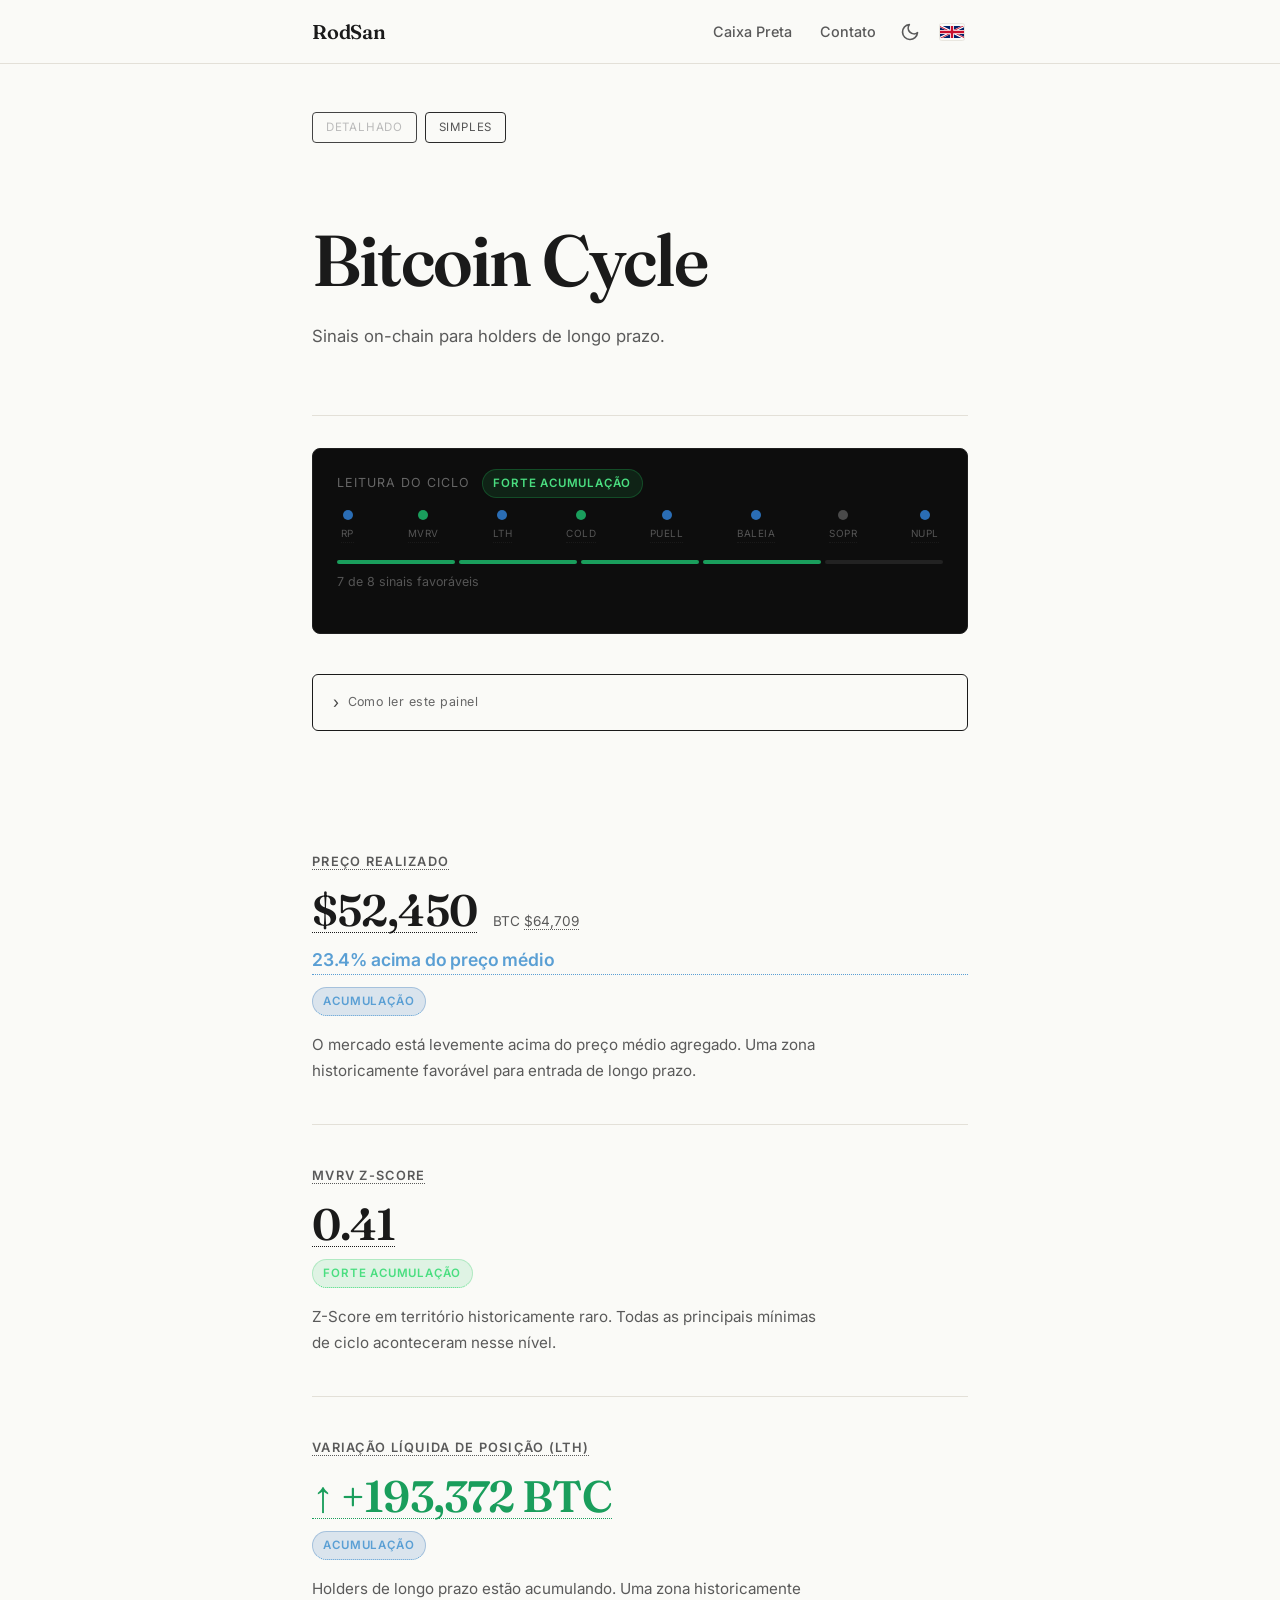
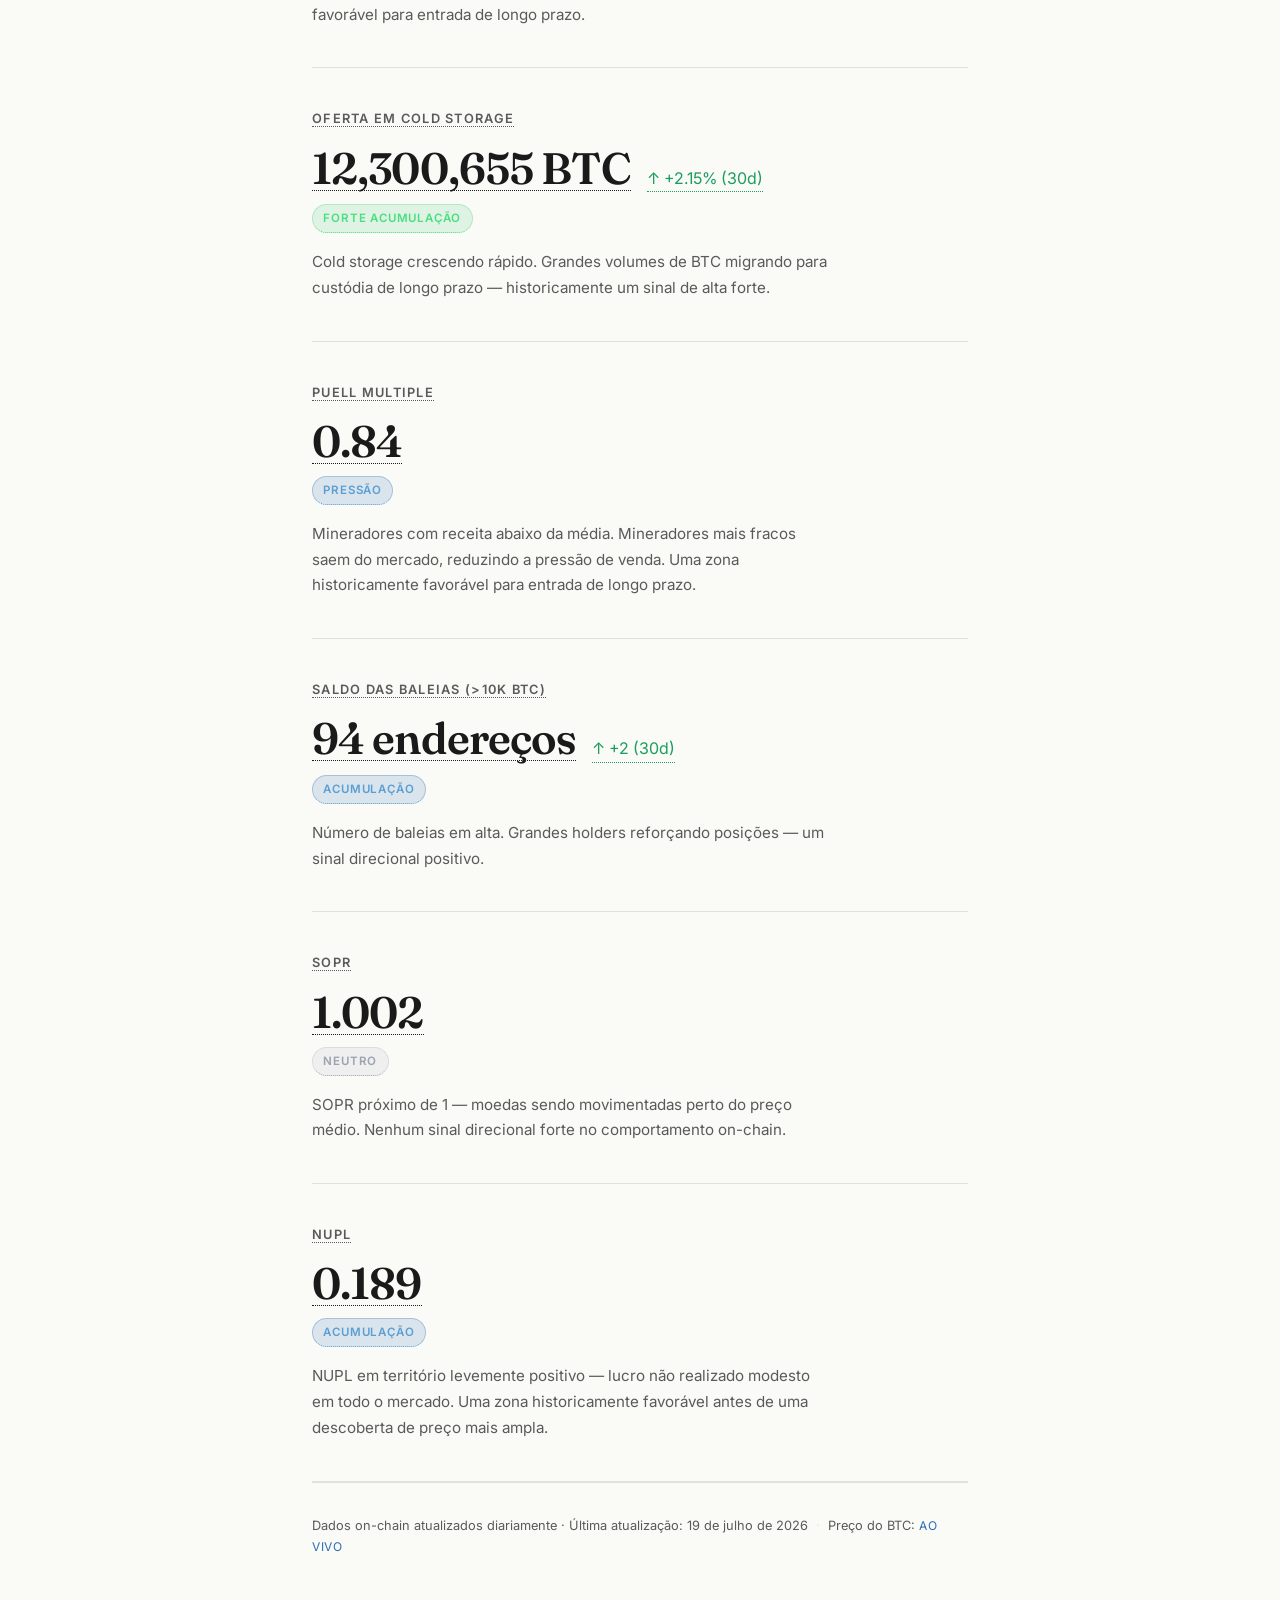
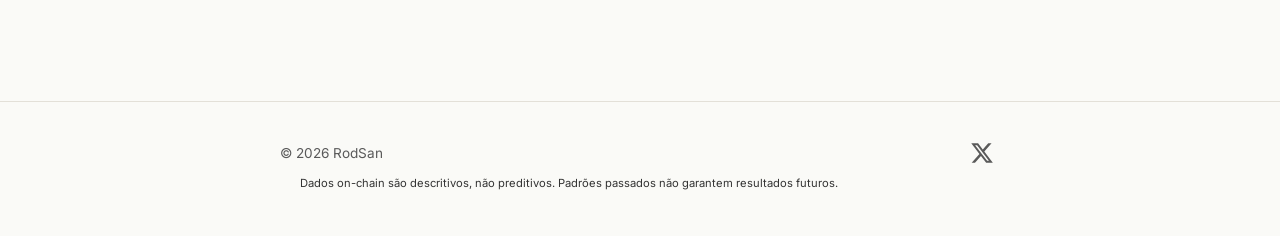
==== commit af2d0d59: "fix: correct BlackBox capitalization in page title" ====
--- a/pt/index.html
+++ b/pt/index.html
@@ -3,7 +3,7 @@
 <head>
   <meta charset="UTF-8">
   <meta name="viewport" content="width=device-width, initial-scale=1.0">
-  <title>Bitcoin Cycle | Blackbox</title>
+  <title>Bitcoin Cycle | BlackBox</title>
   <meta name="description" content="Sinais on-chain para holders de longo prazo de Bitcoin — preço realizado, MVRV Z-Score e análise de zona de ciclo.">
 
   <link rel="alternate" hreflang="pt-BR" href="https://0xrodsan.github.io/btc-cycle/pt/">
